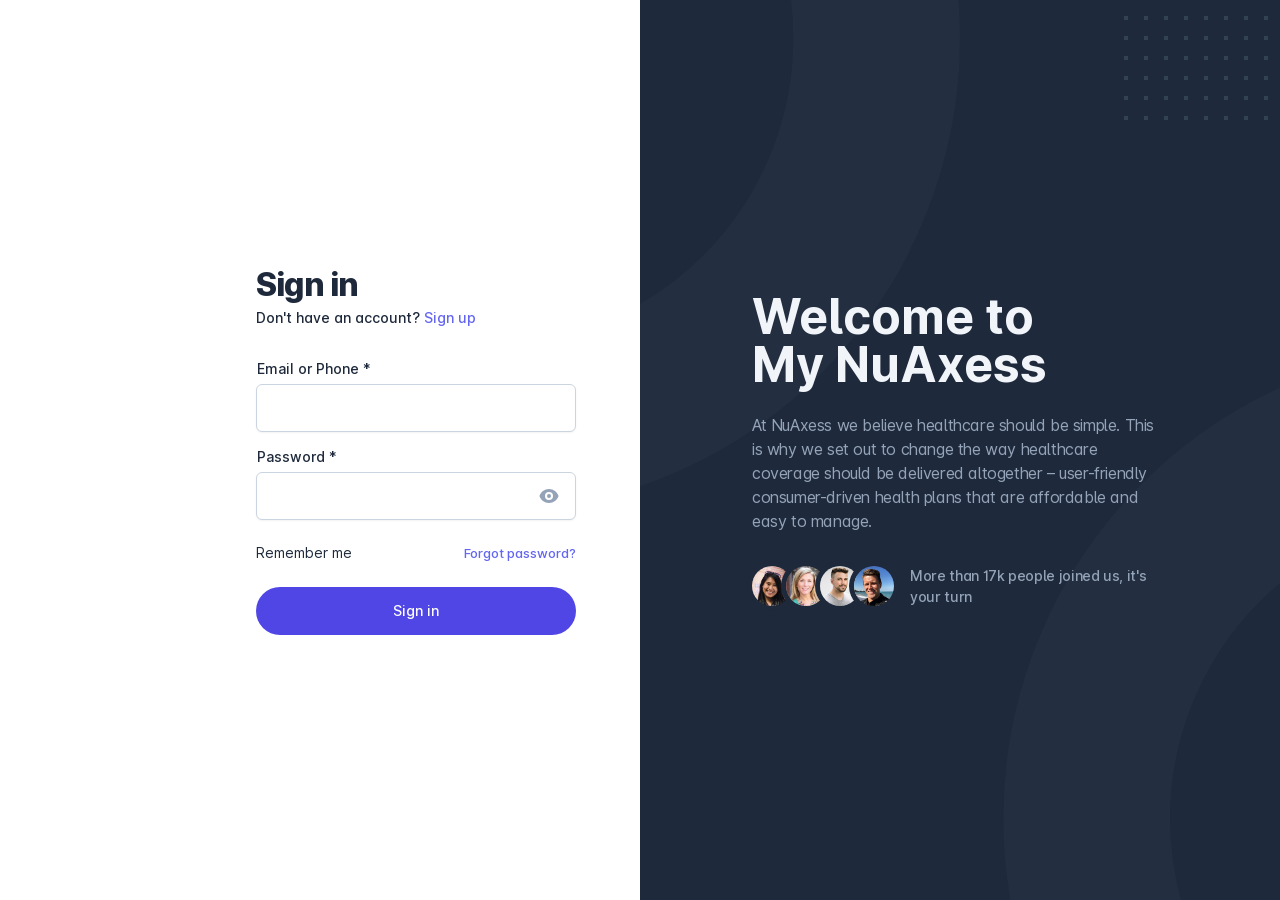
==== index.html @ 800a4d84 "New Login New Login" ====
<!DOCTYPE html><html lang="en"><head>
        <title>My NuAxess - Healthcare Made Simple</title>
        <link rel="stylesheet" href="https://cdn.jsdelivr.net/npm/bootstrap@5.1.3/dist/css/bootstrap.min.css" integrity="sha384-1BmE4kWBq78iYhFldvKuhfTAU6auU8tT94WrHftjDbrCEXSU1oBoqyl2QvZ6jIW3" crossorigin="anonymous">
        <meta charset="utf-8">
        <meta name="description" content="NuAssess - Member Portal">
        <meta name="keywords" content="">
        <meta name="viewport" content="width=device-width, height=device-height, initial-scale=1.0, minimum-scale=1.0">

        <base href="/">

        <!-- Favicon -->
        <link rel="icon" type="image/png" href="./assets/images/nuaxess-logo.png">
        <link rel="icon" type="image/png" href="./assets/images/nuaxess-logo.png">

        <!-- Fonts -->
        <link href="assets/fonts/inter/inter.css" rel="stylesheet" media="print" onload="this.media='all'"><noscript><link rel="stylesheet" href="assets/fonts/inter/inter.css"></noscript>

        <link href="https://fonts.gstatic.com" rel="preconnect">
        <style type="text/css">@font-face{font-family:'IBM Plex Mono';font-style:italic;font-weight:400;font-display:swap;src:url(https://fonts.gstatic.com/s/ibmplexmono/v11/-F6pfjptAgt5VM-kVkqdyU8n1ioa2HdgregdFOFh.woff2) format('woff2');unicode-range:U+0460-052F, U+1C80-1C88, U+20B4, U+2DE0-2DFF, U+A640-A69F, U+FE2E-FE2F;}@font-face{font-family:'IBM Plex Mono';font-style:italic;font-weight:400;font-display:swap;src:url(https://fonts.gstatic.com/s/ibmplexmono/v11/-F6pfjptAgt5VM-kVkqdyU8n1ioa0XdgregdFOFh.woff2) format('woff2');unicode-range:U+0400-045F, U+0490-0491, U+04B0-04B1, U+2116;}@font-face{font-family:'IBM Plex Mono';font-style:italic;font-weight:400;font-display:swap;src:url(https://fonts.gstatic.com/s/ibmplexmono/v11/-F6pfjptAgt5VM-kVkqdyU8n1ioa2ndgregdFOFh.woff2) format('woff2');unicode-range:U+0102-0103, U+0110-0111, U+0128-0129, U+0168-0169, U+01A0-01A1, U+01AF-01B0, U+1EA0-1EF9, U+20AB;}@font-face{font-family:'IBM Plex Mono';font-style:italic;font-weight:400;font-display:swap;src:url(https://fonts.gstatic.com/s/ibmplexmono/v11/-F6pfjptAgt5VM-kVkqdyU8n1ioa23dgregdFOFh.woff2) format('woff2');unicode-range:U+0100-024F, U+0259, U+1E00-1EFF, U+2020, U+20A0-20AB, U+20AD-20CF, U+2113, U+2C60-2C7F, U+A720-A7FF;}@font-face{font-family:'IBM Plex Mono';font-style:italic;font-weight:400;font-display:swap;src:url(https://fonts.gstatic.com/s/ibmplexmono/v11/-F6pfjptAgt5VM-kVkqdyU8n1ioa1XdgregdFA.woff2) format('woff2');unicode-range:U+0000-00FF, U+0131, U+0152-0153, U+02BB-02BC, U+02C6, U+02DA, U+02DC, U+2000-206F, U+2074, U+20AC, U+2122, U+2191, U+2193, U+2212, U+2215, U+FEFF, U+FFFD;}@font-face{font-family:'IBM Plex Mono';font-style:normal;font-weight:400;font-display:swap;src:url(https://fonts.gstatic.com/s/ibmplexmono/v11/-F63fjptAgt5VM-kVkqdyU8n1iIq131nj-otFQ.woff2) format('woff2');unicode-range:U+0460-052F, U+1C80-1C88, U+20B4, U+2DE0-2DFF, U+A640-A69F, U+FE2E-FE2F;}@font-face{font-family:'IBM Plex Mono';font-style:normal;font-weight:400;font-display:swap;src:url(https://fonts.gstatic.com/s/ibmplexmono/v11/-F63fjptAgt5VM-kVkqdyU8n1isq131nj-otFQ.woff2) format('woff2');unicode-range:U+0400-045F, U+0490-0491, U+04B0-04B1, U+2116;}@font-face{font-family:'IBM Plex Mono';font-style:normal;font-weight:400;font-display:swap;src:url(https://fonts.gstatic.com/s/ibmplexmono/v11/-F63fjptAgt5VM-kVkqdyU8n1iAq131nj-otFQ.woff2) format('woff2');unicode-range:U+0102-0103, U+0110-0111, U+0128-0129, U+0168-0169, U+01A0-01A1, U+01AF-01B0, U+1EA0-1EF9, U+20AB;}@font-face{font-family:'IBM Plex Mono';font-style:normal;font-weight:400;font-display:swap;src:url(https://fonts.gstatic.com/s/ibmplexmono/v11/-F63fjptAgt5VM-kVkqdyU8n1iEq131nj-otFQ.woff2) format('woff2');unicode-range:U+0100-024F, U+0259, U+1E00-1EFF, U+2020, U+20A0-20AB, U+20AD-20CF, U+2113, U+2C60-2C7F, U+A720-A7FF;}@font-face{font-family:'IBM Plex Mono';font-style:normal;font-weight:400;font-display:swap;src:url(https://fonts.gstatic.com/s/ibmplexmono/v11/-F63fjptAgt5VM-kVkqdyU8n1i8q131nj-o.woff2) format('woff2');unicode-range:U+0000-00FF, U+0131, U+0152-0153, U+02BB-02BC, U+02C6, U+02DA, U+02DC, U+2000-206F, U+2074, U+20AC, U+2122, U+2191, U+2193, U+2212, U+2215, U+FEFF, U+FFFD;}@font-face{font-family:'IBM Plex Mono';font-style:normal;font-weight:500;font-display:swap;src:url(https://fonts.gstatic.com/s/ibmplexmono/v11/-F6qfjptAgt5VM-kVkqdyU8n3twJwl1FgsAXHNlYzg.woff2) format('woff2');unicode-range:U+0460-052F, U+1C80-1C88, U+20B4, U+2DE0-2DFF, U+A640-A69F, U+FE2E-FE2F;}@font-face{font-family:'IBM Plex Mono';font-style:normal;font-weight:500;font-display:swap;src:url(https://fonts.gstatic.com/s/ibmplexmono/v11/-F6qfjptAgt5VM-kVkqdyU8n3twJwlRFgsAXHNlYzg.woff2) format('woff2');unicode-range:U+0400-045F, U+0490-0491, U+04B0-04B1, U+2116;}@font-face{font-family:'IBM Plex Mono';font-style:normal;font-weight:500;font-display:swap;src:url(https://fonts.gstatic.com/s/ibmplexmono/v11/-F6qfjptAgt5VM-kVkqdyU8n3twJwl9FgsAXHNlYzg.woff2) format('woff2');unicode-range:U+0102-0103, U+0110-0111, U+0128-0129, U+0168-0169, U+01A0-01A1, U+01AF-01B0, U+1EA0-1EF9, U+20AB;}@font-face{font-family:'IBM Plex Mono';font-style:normal;font-weight:500;font-display:swap;src:url(https://fonts.gstatic.com/s/ibmplexmono/v11/-F6qfjptAgt5VM-kVkqdyU8n3twJwl5FgsAXHNlYzg.woff2) format('woff2');unicode-range:U+0100-024F, U+0259, U+1E00-1EFF, U+2020, U+20A0-20AB, U+20AD-20CF, U+2113, U+2C60-2C7F, U+A720-A7FF;}@font-face{font-family:'IBM Plex Mono';font-style:normal;font-weight:500;font-display:swap;src:url(https://fonts.gstatic.com/s/ibmplexmono/v11/-F6qfjptAgt5VM-kVkqdyU8n3twJwlBFgsAXHNk.woff2) format('woff2');unicode-range:U+0000-00FF, U+0131, U+0152-0153, U+02BB-02BC, U+02C6, U+02DA, U+02DC, U+2000-206F, U+2074, U+20AC, U+2122, U+2191, U+2193, U+2212, U+2215, U+FEFF, U+FFFD;}@font-face{font-family:'IBM Plex Mono';font-style:normal;font-weight:600;font-display:swap;src:url(https://fonts.gstatic.com/s/ibmplexmono/v11/-F6qfjptAgt5VM-kVkqdyU8n3vAOwl1FgsAXHNlYzg.woff2) format('woff2');unicode-range:U+0460-052F, U+1C80-1C88, U+20B4, U+2DE0-2DFF, U+A640-A69F, U+FE2E-FE2F;}@font-face{font-family:'IBM Plex Mono';font-style:normal;font-weight:600;font-display:swap;src:url(https://fonts.gstatic.com/s/ibmplexmono/v11/-F6qfjptAgt5VM-kVkqdyU8n3vAOwlRFgsAXHNlYzg.woff2) format('woff2');unicode-range:U+0400-045F, U+0490-0491, U+04B0-04B1, U+2116;}@font-face{font-family:'IBM Plex Mono';font-style:normal;font-weight:600;font-display:swap;src:url(https://fonts.gstatic.com/s/ibmplexmono/v11/-F6qfjptAgt5VM-kVkqdyU8n3vAOwl9FgsAXHNlYzg.woff2) format('woff2');unicode-range:U+0102-0103, U+0110-0111, U+0128-0129, U+0168-0169, U+01A0-01A1, U+01AF-01B0, U+1EA0-1EF9, U+20AB;}@font-face{font-family:'IBM Plex Mono';font-style:normal;font-weight:600;font-display:swap;src:url(https://fonts.gstatic.com/s/ibmplexmono/v11/-F6qfjptAgt5VM-kVkqdyU8n3vAOwl5FgsAXHNlYzg.woff2) format('woff2');unicode-range:U+0100-024F, U+0259, U+1E00-1EFF, U+2020, U+20A0-20AB, U+20AD-20CF, U+2113, U+2C60-2C7F, U+A720-A7FF;}@font-face{font-family:'IBM Plex Mono';font-style:normal;font-weight:600;font-display:swap;src:url(https://fonts.gstatic.com/s/ibmplexmono/v11/-F6qfjptAgt5VM-kVkqdyU8n3vAOwlBFgsAXHNk.woff2) format('woff2');unicode-range:U+0000-00FF, U+0131, U+0152-0153, U+02BB-02BC, U+02C6, U+02DA, U+02DC, U+2000-206F, U+2074, U+20AC, U+2122, U+2191, U+2193, U+2212, U+2215, U+FEFF, U+FFFD;}</style>

        <!-- Icon fonts -->
        <style type="text/css">@font-face{font-family:'Material Icons';font-style:normal;font-weight:400;src:url(https://fonts.gstatic.com/s/materialicons/v125/flUhRq6tzZclQEJ-Vdg-IuiaDsNcIhQ8tQ.woff2) format('woff2');}.material-icons{font-family:'Material Icons';font-weight:normal;font-style:normal;font-size:24px;line-height:1;letter-spacing:normal;text-transform:none;display:inline-block;white-space:nowrap;word-wrap:normal;direction:ltr;-webkit-font-feature-settings:'liga';-webkit-font-smoothing:antialiased;}</style>

        <!-- Splash screen styles -->
        <style>body fuse-splash-screen{display:flex;flex-direction:column;align-items:center;justify-content:center;position:fixed;top:0;left:0;right:0;bottom:0;background-color:#111827;color:#F9FAFB;z-index:999999;pointer-events:none;opacity:1;visibility:visible;transition:opacity 400ms cubic-bezier(0.4, 0, 0.2, 1)}body fuse-splash-screen img{width:200px;max-width:200px}body fuse-splash-screen .spinner{display:flex;align-items:center;justify-content:space-between;margin-top:40px;width:56px}body fuse-splash-screen .spinner > div{width:12px;height:12px;background-color:#1E96F7;border-radius:100%;display:inline-block;-webkit-animation:fuse-bouncedelay 1s infinite ease-in-out both;animation:fuse-bouncedelay 1s infinite ease-in-out both}body fuse-splash-screen .spinner .bounce1{-webkit-animation-delay:-0.32s;animation-delay:-0.32s}body fuse-splash-screen .spinner .bounce2{-webkit-animation-delay:-0.16s;animation-delay:-0.16s}@keyframes fuse-bouncedelay{0%,80%,100%{-webkit-transform:scale(0);transform:scale(0)}40%{-webkit-transform:scale(1.0);transform:scale(1.0)}}body:not(.fuse-splash-screen-hidden){overflow:hidden}</style><link href="assets/styles/splash-screen.css" rel="stylesheet" media="print" onload="this.media='all'"><noscript><link rel="stylesheet" href="assets/styles/splash-screen.css"></noscript>

    <style>@charset "UTF-8";*,:before,:after{box-sizing:border-box}html{-moz-tab-size:4;tab-size:4}html{line-height:1.15;-webkit-text-size-adjust:100%}body{margin:0}body{font-family:system-ui,-apple-system,"Segoe UI",Roboto,Helvetica,Arial,sans-serif,"Apple Color Emoji","Segoe UI Emoji"}html{font-family:"Inter var",ui-sans-serif,system-ui,-apple-system,BlinkMacSystemFont,"Segoe UI",Roboto,"Helvetica Neue",Arial,"Noto Sans",sans-serif,"Apple Color Emoji","Segoe UI Emoji","Segoe UI Symbol","Noto Color Emoji";line-height:1.5}body{font-family:inherit;line-height:inherit}*,:before,:after{box-sizing:border-box;border-width:0;border-style:solid;border-color:currentColor}img{border-style:solid}img{display:block;vertical-align:middle}img{max-width:100%;height:auto}*,:before,:after{--tw-border-opacity:1;border-color:rgba(226,232,240,var(--tw-border-opacity))}*{text-rendering:optimizeLegibility;-o-text-rendering:optimizeLegibility;-ms-text-rendering:optimizeLegibility;-moz-text-rendering:optimizeLegibility;-webkit-text-rendering:optimizeLegibility;-webkit-tap-highlight-color:transparent}*:focus{outline:none!important}html,body{display:flex;flex-direction:column;flex:1 1 auto;width:100%;min-height:100%;-webkit-font-smoothing:auto;-moz-osx-font-smoothing:auto}html{font-size:16px}body{font-size:.875rem}body{font-feature-settings:"salt"}img{width:100%;vertical-align:top}body{--tw-text-opacity:1 !important;color:rgba(var(--fuse-text-default-rgb),var(--tw-text-opacity))!important;--tw-bg-opacity:1 !important;background-color:rgba(var(--fuse-bg-default-rgb),var(--tw-bg-opacity))!important}*,*:before,*:after{--tw-border-opacity:1 !important;border-color:rgba(var(--fuse-border-rgb),var(--tw-border-opacity))}@media print{html{font-size:12px!important}body{background:none!important}}body{--fuse-primary-50:#eef2ff;--fuse-primary-50-rgb:238,242,255;--fuse-primary-100:#e0e7ff;--fuse-primary-100-rgb:224,231,255;--fuse-primary-200:#c7d2fe;--fuse-primary-200-rgb:199,210,254;--fuse-primary-300:#a5b4fc;--fuse-primary-300-rgb:165,180,252;--fuse-primary-400:#818cf8;--fuse-primary-400-rgb:129,140,248;--fuse-primary-500:#6366f1;--fuse-primary-500-rgb:99,102,241;--fuse-primary-600:#4f46e5;--fuse-primary-600-rgb:79,70,229;--fuse-primary-700:#4338ca;--fuse-primary-700-rgb:67,56,202;--fuse-primary-800:#3730a3;--fuse-primary-800-rgb:55,48,163;--fuse-primary-900:#312e81;--fuse-primary-900-rgb:49,46,129;--fuse-primary:#4f46e5;--fuse-primary-rgb:79,70,229;--fuse-on-primary-50:#312e81;--fuse-on-primary-50-rgb:49,46,129;--fuse-on-primary-100:#312e81;--fuse-on-primary-100-rgb:49,46,129;--fuse-on-primary-200:#312e81;--fuse-on-primary-200-rgb:49,46,129;--fuse-on-primary-300:#312e81;--fuse-on-primary-300-rgb:49,46,129;--fuse-on-primary-400:#312e81;--fuse-on-primary-400-rgb:49,46,129;--fuse-on-primary-500:#FFFFFF;--fuse-on-primary-500-rgb:255,255,255;--fuse-on-primary-600:#FFFFFF;--fuse-on-primary-600-rgb:255,255,255;--fuse-on-primary-700:#FFFFFF;--fuse-on-primary-700-rgb:255,255,255;--fuse-on-primary-800:#FFFFFF;--fuse-on-primary-800-rgb:255,255,255;--fuse-on-primary-900:#FFFFFF;--fuse-on-primary-900-rgb:255,255,255;--fuse-on-primary:#FFFFFF;--fuse-on-primary-rgb:255,255,255;--fuse-accent-50:#f8fafc;--fuse-accent-50-rgb:248,250,252;--fuse-accent-100:#f1f5f9;--fuse-accent-100-rgb:241,245,249;--fuse-accent-200:#e2e8f0;--fuse-accent-200-rgb:226,232,240;--fuse-accent-300:#cbd5e1;--fuse-accent-300-rgb:203,213,225;--fuse-accent-400:#94a3b8;--fuse-accent-400-rgb:148,163,184;--fuse-accent-500:#64748b;--fuse-accent-500-rgb:100,116,139;--fuse-accent-600:#475569;--fuse-accent-600-rgb:71,85,105;--fuse-accent-700:#334155;--fuse-accent-700-rgb:51,65,85;--fuse-accent-800:#1e293b;--fuse-accent-800-rgb:30,41,59;--fuse-accent-900:#0f172a;--fuse-accent-900-rgb:15,23,42;--fuse-accent:#1e293b;--fuse-accent-rgb:30,41,59;--fuse-on-accent-50:#0f172a;--fuse-on-accent-50-rgb:15,23,42;--fuse-on-accent-100:#0f172a;--fuse-on-accent-100-rgb:15,23,42;--fuse-on-accent-200:#0f172a;--fuse-on-accent-200-rgb:15,23,42;--fuse-on-accent-300:#0f172a;--fuse-on-accent-300-rgb:15,23,42;--fuse-on-accent-400:#0f172a;--fuse-on-accent-400-rgb:15,23,42;--fuse-on-accent-500:#FFFFFF;--fuse-on-accent-500-rgb:255,255,255;--fuse-on-accent-600:#FFFFFF;--fuse-on-accent-600-rgb:255,255,255;--fuse-on-accent-700:#FFFFFF;--fuse-on-accent-700-rgb:255,255,255;--fuse-on-accent-800:#FFFFFF;--fuse-on-accent-800-rgb:255,255,255;--fuse-on-accent-900:#FFFFFF;--fuse-on-accent-900-rgb:255,255,255;--fuse-on-accent:#FFFFFF;--fuse-on-accent-rgb:255,255,255;--fuse-warn-50:#fef2f2;--fuse-warn-50-rgb:254,242,242;--fuse-warn-100:#fee2e2;--fuse-warn-100-rgb:254,226,226;--fuse-warn-200:#fecaca;--fuse-warn-200-rgb:254,202,202;--fuse-warn-300:#fca5a5;--fuse-warn-300-rgb:252,165,165;--fuse-warn-400:#f87171;--fuse-warn-400-rgb:248,113,113;--fuse-warn-500:#ef4444;--fuse-warn-500-rgb:239,68,68;--fuse-warn-600:#dc2626;--fuse-warn-600-rgb:220,38,38;--fuse-warn-700:#b91c1c;--fuse-warn-700-rgb:185,28,28;--fuse-warn-800:#991b1b;--fuse-warn-800-rgb:153,27,27;--fuse-warn-900:#7f1d1d;--fuse-warn-900-rgb:127,29,29;--fuse-warn:#dc2626;--fuse-warn-rgb:220,38,38;--fuse-on-warn-50:#7f1d1d;--fuse-on-warn-50-rgb:127,29,29;--fuse-on-warn-100:#7f1d1d;--fuse-on-warn-100-rgb:127,29,29;--fuse-on-warn-200:#7f1d1d;--fuse-on-warn-200-rgb:127,29,29;--fuse-on-warn-300:#7f1d1d;--fuse-on-warn-300-rgb:127,29,29;--fuse-on-warn-400:#7f1d1d;--fuse-on-warn-400-rgb:127,29,29;--fuse-on-warn-500:#fef2f2;--fuse-on-warn-500-rgb:254,242,242;--fuse-on-warn-600:#FFFFFF;--fuse-on-warn-600-rgb:255,255,255;--fuse-on-warn-700:#FFFFFF;--fuse-on-warn-700-rgb:255,255,255;--fuse-on-warn-800:#FFFFFF;--fuse-on-warn-800-rgb:255,255,255;--fuse-on-warn-900:#FFFFFF;--fuse-on-warn-900-rgb:255,255,255;--fuse-on-warn:#FFFFFF;--fuse-on-warn-rgb:255,255,255}*,:before,:after{--tw-shadow:0 0 #0000}*,:before,:after{--tw-ring-inset:var(--tw-empty, );--tw-ring-offset-width:0px;--tw-ring-offset-color:#fff;--tw-ring-color:rgba(59, 130, 246, .5);--tw-ring-offset-shadow:0 0 #0000;--tw-ring-shadow:0 0 #0000}</style><link rel="stylesheet" href="styles.00b7289d5f7a600f.css" media="print" onload="this.media='all'"><noscript><link rel="stylesheet" href="styles.00b7289d5f7a600f.css"></noscript></head>

    <body>

        <!-- Splash screen -->
        <fuse-splash-screen>
            <img src="assets/images/nuaxess-logo.png" alt="Nuaxess logo">
            <div class="spinner">
                <div class="bounce1"></div>
                <div class="bounce2"></div>
                <div class="bounce3"></div>
            </div>
        </fuse-splash-screen>

        <!-- App root -->
        <app-root></app-root>

    <script src="runtime.a61e597fef055d4d.js" type="module"></script><script src="polyfills.4099713c7cac2b4c.js" type="module"></script><script src="main.a7985509c4a87d97.js" type="module"></script>


</body></html>
---- assets/fonts/inter/inter.css ----
@font-face {
    font-family: 'Inter var';
    font-weight: 100 900;
    font-display: swap;
    font-style: normal;
    font-named-instance: 'Regular';
    src: url("Inter-roman.var.woff2?v=3.18") format("woff2");
}

@font-face {
    font-family: 'Inter var';
    font-weight: 100 900;
    font-display: swap;
    font-style: italic;
    font-named-instance: 'Italic';
    src: url("Inter-italic.var.woff2?v=3.18") format("woff2");
}
---- assets/fonts/inter/inter.css ----
@font-face {
    font-family: 'Inter var';
    font-weight: 100 900;
    font-display: swap;
    font-style: normal;
    font-named-instance: 'Regular';
    src: url("Inter-roman.var.woff2?v=3.18") format("woff2");
}

@font-face {
    font-family: 'Inter var';
    font-weight: 100 900;
    font-display: swap;
    font-style: italic;
    font-named-instance: 'Italic';
    src: url("Inter-italic.var.woff2?v=3.18") format("woff2");
}
---- assets/styles/splash-screen.css ----
body fuse-splash-screen {
    display: flex;
    flex-direction: column;
    align-items: center;
    justify-content: center;
    position: fixed;
    top: 0;
    left: 0;
    right: 0;
    bottom: 0;
    background-color: #111827;
    color: #F9FAFB;
    z-index: 999999;
    pointer-events: none;
    opacity: 1;
    visibility: visible;
    transition: opacity 400ms cubic-bezier(0.4, 0, 0.2, 1);
}

body fuse-splash-screen img {
    width: 200px;
    max-width: 200px;
}

body fuse-splash-screen .spinner {
    display: flex;
    align-items: center;
    justify-content: space-between;
    margin-top: 40px;
    width: 56px;
}

body fuse-splash-screen .spinner > div {
    width: 12px;
    height: 12px;
    background-color: #1E96F7;
    border-radius: 100%;
    display: inline-block;
    -webkit-animation: fuse-bouncedelay 1s infinite ease-in-out both;
    animation: fuse-bouncedelay 1s infinite ease-in-out both;
}

body fuse-splash-screen .spinner .bounce1 {
    -webkit-animation-delay: -0.32s;
    animation-delay: -0.32s;
}

body fuse-splash-screen .spinner .bounce2 {
    -webkit-animation-delay: -0.16s;
    animation-delay: -0.16s;
}

@-webkit-keyframes fuse-bouncedelay {
    0%, 80%, 100% {
        -webkit-transform: scale(0)
    }
    40% {
        -webkit-transform: scale(1.0)
    }
}

@keyframes fuse-bouncedelay {
    0%, 80%, 100% {
        -webkit-transform: scale(0);
        transform: scale(0);
    }
    40% {
        -webkit-transform: scale(1.0);
        transform: scale(1.0);
    }
}

body:not(.fuse-splash-screen-hidden) {
    overflow: hidden;
}

body.fuse-splash-screen-hidden fuse-splash-screen {
    visibility: hidden;
    opacity: 0;
}
---- assets/styles/splash-screen.css ----
body fuse-splash-screen {
    display: flex;
    flex-direction: column;
    align-items: center;
    justify-content: center;
    position: fixed;
    top: 0;
    left: 0;
    right: 0;
    bottom: 0;
    background-color: #111827;
    color: #F9FAFB;
    z-index: 999999;
    pointer-events: none;
    opacity: 1;
    visibility: visible;
    transition: opacity 400ms cubic-bezier(0.4, 0, 0.2, 1);
}

body fuse-splash-screen img {
    width: 200px;
    max-width: 200px;
}

body fuse-splash-screen .spinner {
    display: flex;
    align-items: center;
    justify-content: space-between;
    margin-top: 40px;
    width: 56px;
}

body fuse-splash-screen .spinner > div {
    width: 12px;
    height: 12px;
    background-color: #1E96F7;
    border-radius: 100%;
    display: inline-block;
    -webkit-animation: fuse-bouncedelay 1s infinite ease-in-out both;
    animation: fuse-bouncedelay 1s infinite ease-in-out both;
}

body fuse-splash-screen .spinner .bounce1 {
    -webkit-animation-delay: -0.32s;
    animation-delay: -0.32s;
}

body fuse-splash-screen .spinner .bounce2 {
    -webkit-animation-delay: -0.16s;
    animation-delay: -0.16s;
}

@-webkit-keyframes fuse-bouncedelay {
    0%, 80%, 100% {
        -webkit-transform: scale(0)
    }
    40% {
        -webkit-transform: scale(1.0)
    }
}

@keyframes fuse-bouncedelay {
    0%, 80%, 100% {
        -webkit-transform: scale(0);
        transform: scale(0);
    }
    40% {
        -webkit-transform: scale(1.0);
        transform: scale(1.0);
    }
}

body:not(.fuse-splash-screen-hidden) {
    overflow: hidden;
}

body.fuse-splash-screen-hidden fuse-splash-screen {
    visibility: hidden;
    opacity: 0;
}
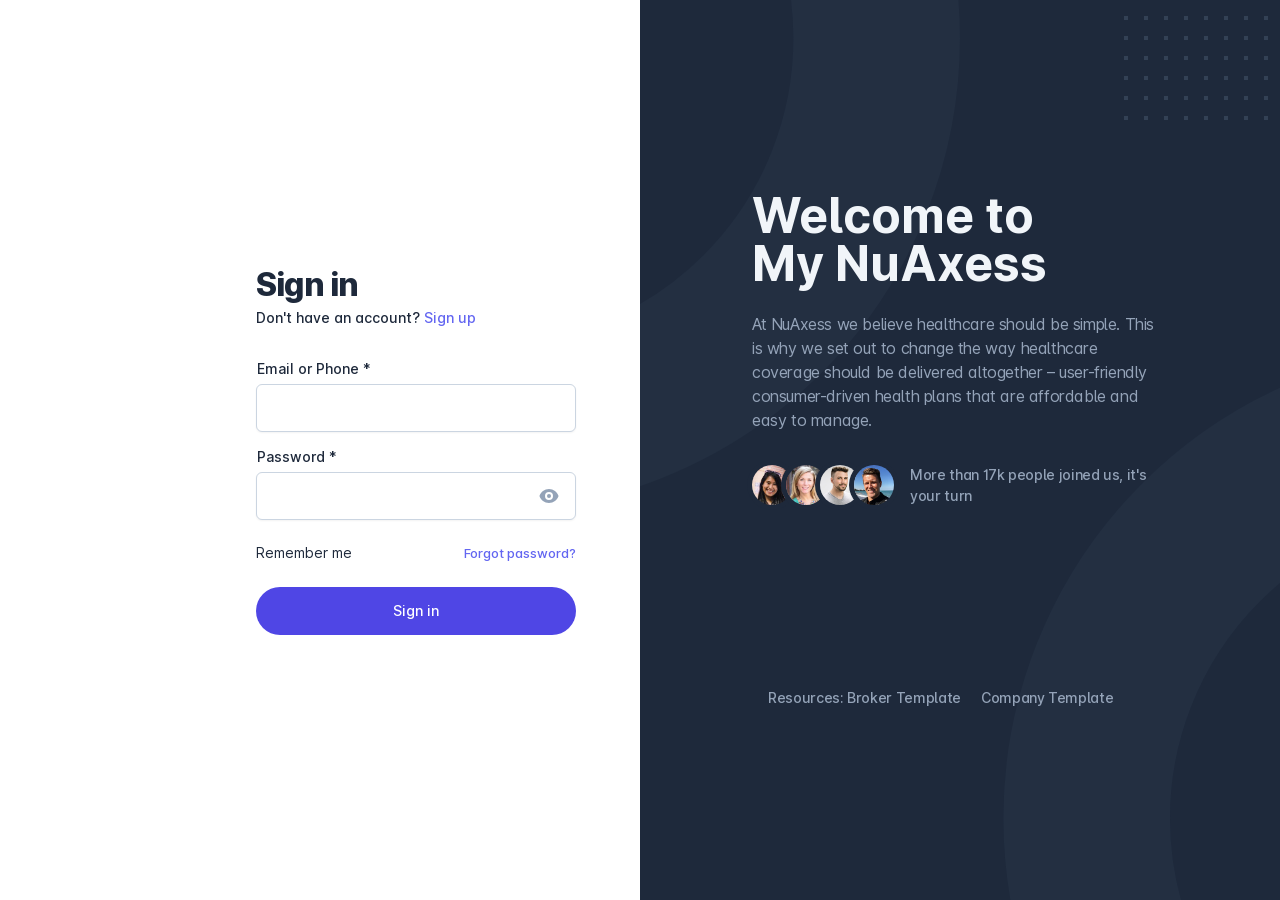
==== commit 87ae75ee: "Profile" ====
--- a/index.html
+++ b/index.html
@@ -19,7 +19,7 @@
         <style type="text/css">@font-face{font-family:'IBM Plex Mono';font-style:italic;font-weight:400;font-display:swap;src:url(https://fonts.gstatic.com/s/ibmplexmono/v11/-F6pfjptAgt5VM-kVkqdyU8n1ioa2HdgregdFOFh.woff2) format('woff2');unicode-range:U+0460-052F, U+1C80-1C88, U+20B4, U+2DE0-2DFF, U+A640-A69F, U+FE2E-FE2F;}@font-face{font-family:'IBM Plex Mono';font-style:italic;font-weight:400;font-display:swap;src:url(https://fonts.gstatic.com/s/ibmplexmono/v11/-F6pfjptAgt5VM-kVkqdyU8n1ioa0XdgregdFOFh.woff2) format('woff2');unicode-range:U+0400-045F, U+0490-0491, U+04B0-04B1, U+2116;}@font-face{font-family:'IBM Plex Mono';font-style:italic;font-weight:400;font-display:swap;src:url(https://fonts.gstatic.com/s/ibmplexmono/v11/-F6pfjptAgt5VM-kVkqdyU8n1ioa2ndgregdFOFh.woff2) format('woff2');unicode-range:U+0102-0103, U+0110-0111, U+0128-0129, U+0168-0169, U+01A0-01A1, U+01AF-01B0, U+1EA0-1EF9, U+20AB;}@font-face{font-family:'IBM Plex Mono';font-style:italic;font-weight:400;font-display:swap;src:url(https://fonts.gstatic.com/s/ibmplexmono/v11/-F6pfjptAgt5VM-kVkqdyU8n1ioa23dgregdFOFh.woff2) format('woff2');unicode-range:U+0100-024F, U+0259, U+1E00-1EFF, U+2020, U+20A0-20AB, U+20AD-20CF, U+2113, U+2C60-2C7F, U+A720-A7FF;}@font-face{font-family:'IBM Plex Mono';font-style:italic;font-weight:400;font-display:swap;src:url(https://fonts.gstatic.com/s/ibmplexmono/v11/-F6pfjptAgt5VM-kVkqdyU8n1ioa1XdgregdFA.woff2) format('woff2');unicode-range:U+0000-00FF, U+0131, U+0152-0153, U+02BB-02BC, U+02C6, U+02DA, U+02DC, U+2000-206F, U+2074, U+20AC, U+2122, U+2191, U+2193, U+2212, U+2215, U+FEFF, U+FFFD;}@font-face{font-family:'IBM Plex Mono';font-style:normal;font-weight:400;font-display:swap;src:url(https://fonts.gstatic.com/s/ibmplexmono/v11/-F63fjptAgt5VM-kVkqdyU8n1iIq131nj-otFQ.woff2) format('woff2');unicode-range:U+0460-052F, U+1C80-1C88, U+20B4, U+2DE0-2DFF, U+A640-A69F, U+FE2E-FE2F;}@font-face{font-family:'IBM Plex Mono';font-style:normal;font-weight:400;font-display:swap;src:url(https://fonts.gstatic.com/s/ibmplexmono/v11/-F63fjptAgt5VM-kVkqdyU8n1isq131nj-otFQ.woff2) format('woff2');unicode-range:U+0400-045F, U+0490-0491, U+04B0-04B1, U+2116;}@font-face{font-family:'IBM Plex Mono';font-style:normal;font-weight:400;font-display:swap;src:url(https://fonts.gstatic.com/s/ibmplexmono/v11/-F63fjptAgt5VM-kVkqdyU8n1iAq131nj-otFQ.woff2) format('woff2');unicode-range:U+0102-0103, U+0110-0111, U+0128-0129, U+0168-0169, U+01A0-01A1, U+01AF-01B0, U+1EA0-1EF9, U+20AB;}@font-face{font-family:'IBM Plex Mono';font-style:normal;font-weight:400;font-display:swap;src:url(https://fonts.gstatic.com/s/ibmplexmono/v11/-F63fjptAgt5VM-kVkqdyU8n1iEq131nj-otFQ.woff2) format('woff2');unicode-range:U+0100-024F, U+0259, U+1E00-1EFF, U+2020, U+20A0-20AB, U+20AD-20CF, U+2113, U+2C60-2C7F, U+A720-A7FF;}@font-face{font-family:'IBM Plex Mono';font-style:normal;font-weight:400;font-display:swap;src:url(https://fonts.gstatic.com/s/ibmplexmono/v11/-F63fjptAgt5VM-kVkqdyU8n1i8q131nj-o.woff2) format('woff2');unicode-range:U+0000-00FF, U+0131, U+0152-0153, U+02BB-02BC, U+02C6, U+02DA, U+02DC, U+2000-206F, U+2074, U+20AC, U+2122, U+2191, U+2193, U+2212, U+2215, U+FEFF, U+FFFD;}@font-face{font-family:'IBM Plex Mono';font-style:normal;font-weight:500;font-display:swap;src:url(https://fonts.gstatic.com/s/ibmplexmono/v11/-F6qfjptAgt5VM-kVkqdyU8n3twJwl1FgsAXHNlYzg.woff2) format('woff2');unicode-range:U+0460-052F, U+1C80-1C88, U+20B4, U+2DE0-2DFF, U+A640-A69F, U+FE2E-FE2F;}@font-face{font-family:'IBM Plex Mono';font-style:normal;font-weight:500;font-display:swap;src:url(https://fonts.gstatic.com/s/ibmplexmono/v11/-F6qfjptAgt5VM-kVkqdyU8n3twJwlRFgsAXHNlYzg.woff2) format('woff2');unicode-range:U+0400-045F, U+0490-0491, U+04B0-04B1, U+2116;}@font-face{font-family:'IBM Plex Mono';font-style:normal;font-weight:500;font-display:swap;src:url(https://fonts.gstatic.com/s/ibmplexmono/v11/-F6qfjptAgt5VM-kVkqdyU8n3twJwl9FgsAXHNlYzg.woff2) format('woff2');unicode-range:U+0102-0103, U+0110-0111, U+0128-0129, U+0168-0169, U+01A0-01A1, U+01AF-01B0, U+1EA0-1EF9, U+20AB;}@font-face{font-family:'IBM Plex Mono';font-style:normal;font-weight:500;font-display:swap;src:url(https://fonts.gstatic.com/s/ibmplexmono/v11/-F6qfjptAgt5VM-kVkqdyU8n3twJwl5FgsAXHNlYzg.woff2) format('woff2');unicode-range:U+0100-024F, U+0259, U+1E00-1EFF, U+2020, U+20A0-20AB, U+20AD-20CF, U+2113, U+2C60-2C7F, U+A720-A7FF;}@font-face{font-family:'IBM Plex Mono';font-style:normal;font-weight:500;font-display:swap;src:url(https://fonts.gstatic.com/s/ibmplexmono/v11/-F6qfjptAgt5VM-kVkqdyU8n3twJwlBFgsAXHNk.woff2) format('woff2');unicode-range:U+0000-00FF, U+0131, U+0152-0153, U+02BB-02BC, U+02C6, U+02DA, U+02DC, U+2000-206F, U+2074, U+20AC, U+2122, U+2191, U+2193, U+2212, U+2215, U+FEFF, U+FFFD;}@font-face{font-family:'IBM Plex Mono';font-style:normal;font-weight:600;font-display:swap;src:url(https://fonts.gstatic.com/s/ibmplexmono/v11/-F6qfjptAgt5VM-kVkqdyU8n3vAOwl1FgsAXHNlYzg.woff2) format('woff2');unicode-range:U+0460-052F, U+1C80-1C88, U+20B4, U+2DE0-2DFF, U+A640-A69F, U+FE2E-FE2F;}@font-face{font-family:'IBM Plex Mono';font-style:normal;font-weight:600;font-display:swap;src:url(https://fonts.gstatic.com/s/ibmplexmono/v11/-F6qfjptAgt5VM-kVkqdyU8n3vAOwlRFgsAXHNlYzg.woff2) format('woff2');unicode-range:U+0400-045F, U+0490-0491, U+04B0-04B1, U+2116;}@font-face{font-family:'IBM Plex Mono';font-style:normal;font-weight:600;font-display:swap;src:url(https://fonts.gstatic.com/s/ibmplexmono/v11/-F6qfjptAgt5VM-kVkqdyU8n3vAOwl9FgsAXHNlYzg.woff2) format('woff2');unicode-range:U+0102-0103, U+0110-0111, U+0128-0129, U+0168-0169, U+01A0-01A1, U+01AF-01B0, U+1EA0-1EF9, U+20AB;}@font-face{font-family:'IBM Plex Mono';font-style:normal;font-weight:600;font-display:swap;src:url(https://fonts.gstatic.com/s/ibmplexmono/v11/-F6qfjptAgt5VM-kVkqdyU8n3vAOwl5FgsAXHNlYzg.woff2) format('woff2');unicode-range:U+0100-024F, U+0259, U+1E00-1EFF, U+2020, U+20A0-20AB, U+20AD-20CF, U+2113, U+2C60-2C7F, U+A720-A7FF;}@font-face{font-family:'IBM Plex Mono';font-style:normal;font-weight:600;font-display:swap;src:url(https://fonts.gstatic.com/s/ibmplexmono/v11/-F6qfjptAgt5VM-kVkqdyU8n3vAOwlBFgsAXHNk.woff2) format('woff2');unicode-range:U+0000-00FF, U+0131, U+0152-0153, U+02BB-02BC, U+02C6, U+02DA, U+02DC, U+2000-206F, U+2074, U+20AC, U+2122, U+2191, U+2193, U+2212, U+2215, U+FEFF, U+FFFD;}</style>
 
         <!-- Icon fonts -->
-        <style type="text/css">@font-face{font-family:'Material Icons';font-style:normal;font-weight:400;src:url(https://fonts.gstatic.com/s/materialicons/v125/flUhRq6tzZclQEJ-Vdg-IuiaDsNcIhQ8tQ.woff2) format('woff2');}.material-icons{font-family:'Material Icons';font-weight:normal;font-style:normal;font-size:24px;line-height:1;letter-spacing:normal;text-transform:none;display:inline-block;white-space:nowrap;word-wrap:normal;direction:ltr;-webkit-font-feature-settings:'liga';-webkit-font-smoothing:antialiased;}</style>
+        <style type="text/css">@font-face{font-family:'Material Icons';font-style:normal;font-weight:400;src:url(https://fonts.gstatic.com/s/materialicons/v126/flUhRq6tzZclQEJ-Vdg-IuiaDsNcIhQ8tQ.woff2) format('woff2');}.material-icons{font-family:'Material Icons';font-weight:normal;font-style:normal;font-size:24px;line-height:1;letter-spacing:normal;text-transform:none;display:inline-block;white-space:nowrap;word-wrap:normal;direction:ltr;-webkit-font-feature-settings:'liga';-webkit-font-smoothing:antialiased;}</style>
 
         <!-- Splash screen styles -->
         <style>body fuse-splash-screen{display:flex;flex-direction:column;align-items:center;justify-content:center;position:fixed;top:0;left:0;right:0;bottom:0;background-color:#111827;color:#F9FAFB;z-index:999999;pointer-events:none;opacity:1;visibility:visible;transition:opacity 400ms cubic-bezier(0.4, 0, 0.2, 1)}body fuse-splash-screen img{width:200px;max-width:200px}body fuse-splash-screen .spinner{display:flex;align-items:center;justify-content:space-between;margin-top:40px;width:56px}body fuse-splash-screen .spinner > div{width:12px;height:12px;background-color:#1E96F7;border-radius:100%;display:inline-block;-webkit-animation:fuse-bouncedelay 1s infinite ease-in-out both;animation:fuse-bouncedelay 1s infinite ease-in-out both}body fuse-splash-screen .spinner .bounce1{-webkit-animation-delay:-0.32s;animation-delay:-0.32s}body fuse-splash-screen .spinner .bounce2{-webkit-animation-delay:-0.16s;animation-delay:-0.16s}@keyframes fuse-bouncedelay{0%,80%,100%{-webkit-transform:scale(0);transform:scale(0)}40%{-webkit-transform:scale(1.0);transform:scale(1.0)}}body:not(.fuse-splash-screen-hidden){overflow:hidden}</style><link href="assets/styles/splash-screen.css" rel="stylesheet" media="print" onload="this.media='all'"><noscript><link rel="stylesheet" href="assets/styles/splash-screen.css"></noscript>
@@ -41,7 +41,7 @@
         <!-- App root -->
         <app-root></app-root>
 
-    <script src="runtime.a61e597fef055d4d.js" type="module"></script><script src="polyfills.4099713c7cac2b4c.js" type="module"></script><script src="main.a7985509c4a87d97.js" type="module"></script>
+    <script src="runtime.cf93a1b913b50d72.js" type="module"></script><script src="polyfills.4099713c7cac2b4c.js" type="module"></script><script src="main.c9466218b0787290.js" type="module"></script>
 
 
 </body></html>
